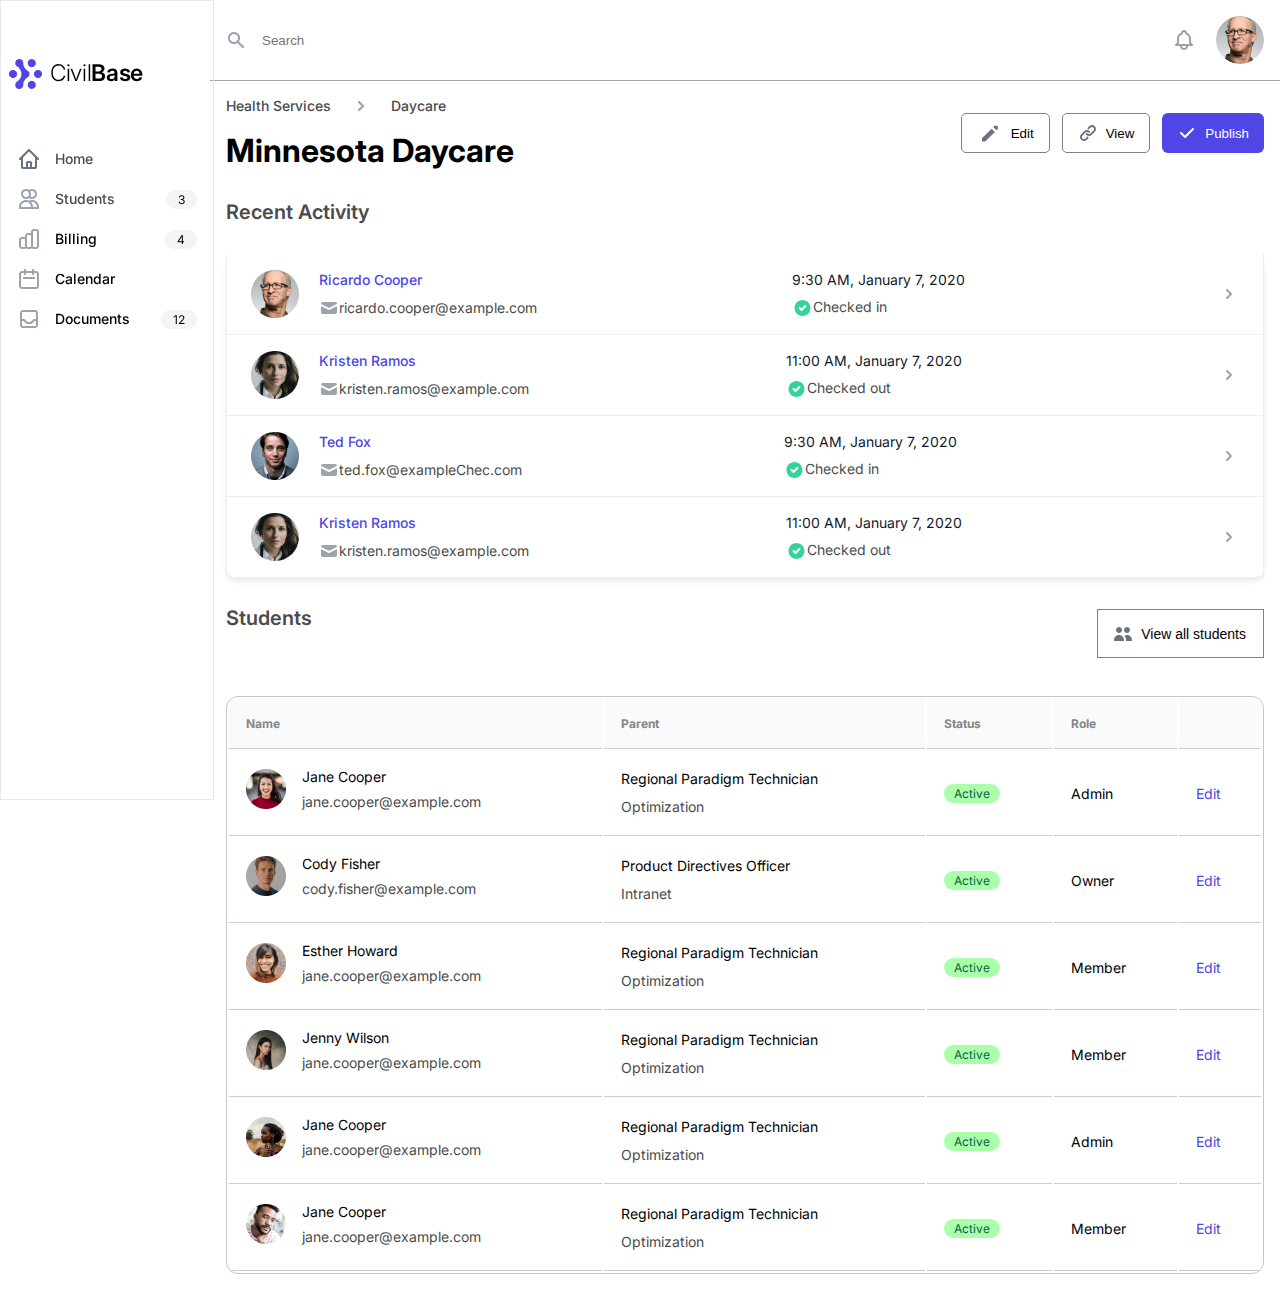
==== global.html @ 0445ee38 "first" ====
<!DOCTYPE html>
<html lang="en">
  <head>
    <meta charset="UTF-8" />
    <meta http-equiv="X-UA-Compatible" content="IE=edge" />
    <meta name="viewport" content="width=device-width, initial-scale=1.0" />
    <title>home</title>
    <!-- link -->
    <link rel="stylesheet" href="/style.css" />
  </head>
  <body>
    <div class="container">
      <div class="sidebar">
        <div class="mark">
          <img src="/img/Mark.png" alt="alt" class="alt" />
          <span class="bas"><span class="span">Civil</span>Base</span>
        </div>

        <div class="home">
          <img src="/img/Home.png" alt="alt" class="homes" />
          <a href="./global.html"class="inter">Home</a>
        </div>
        <div class="home">
          <img src="/img/Users.png" alt="alt" class="homes" />
          <a href="./index.html" class="inter">Students</a>
          <div class="border-numb">
            <span class="number">3</span>
          </div>
        </div>
        <div class="home">
          <img src="/img/Chart bar.png" alt="alt" class="homes" />
          <span class="inter">Billing</span>
          <div class="border-numb">
            <span class="numbers">4</span>
          </div>
        </div>
        <div class="home">
          <img src="/img/Calendar.png" alt="alt" class="homes" />
          <span class="inter">Calendar</span>
        </div>
        <div class="home">
          <img src="/img/Inbox.png" alt="alt" class="homes" />
          <span class="inter">Documents</span>
          <div class="border-numb">
            <span class="number-span">12</span>
          </div>
        </div>
      </div>
      <!-- contacts -->

      <div class="w-fulldq">
        <div class="w-full p-4" style="box-shadow: 0 1px #a6a6a6">
          <div class="d-flex justfy-beetwen w-full">
            <!-- item-1 -->
            <form class="Search d-flex align-center gap-4">
              <img src="./img/Search.png" alt="" />
              <input type="text" name="Search" id="" placeholder="Search" />
            </form>
            <!-- item-2 -->
            <div class="d-flex align-center gap-4 ton">
              <img src="./img/Icon button.png" alt="" />
              <img src="./img/Avatar3.png" alt="" class="ava" />
            </div>
          </div>
        </div>
        <div class="main">
          <!-- Minnesota Daycare -->
          <div class="bozorov">
            <div class="day">
              <div class="services">
                <a href="#"> Health Services </a>
                <img src="/img/Chevron right.png" alt="" />
                <a href="#">Daycare</a>
              </div>
              <h1 class="minister">Minnesota Daycare</h1>
            
            </div>

            <!-- button -->
            <div class="btn">
              <button type="button" class="button">
                <svg
                  width="26"
                  height="23"
                  viewBox="0 0 20 20"
                  fill="none"
                  xmlns="http://www.w3.org/2000/svg"
                >
                  <path
                    d="M13.5858 3.58579C14.3668 2.80474 15.6332 2.80474 16.4142 3.58579C17.1953 4.36683 17.1953 5.63316 16.4142 6.41421L15.6213 7.20711L12.7929 4.37868L13.5858 3.58579Z"
                    fill="#6B7280"
                  />
                  <path
                    d="M11.3787 5.79289L3 14.1716V17H5.82842L14.2071 8.62132L11.3787 5.79289Z"
                    fill="#6B7280"
                  />
                </svg>
                <span class="edit">Edit</span>
              </button>

              <button type="button" class="button">
                <svg
                  width="20"
                  height="20"
                  viewBox="0 0 20 20"
                  fill="none"
                  xmlns="http://www.w3.org/2000/svg"
                >
                  <path
                    d="M12.5858 4.58579C13.3668 3.80474 14.6331 3.80474 15.4142 4.58579C16.1952 5.36683 16.1952 6.63316 15.4142 7.41421L12.4142 10.4142C11.6331 11.1953 10.3668 11.1953 9.58577 10.4142C9.19524 10.0237 8.56208 10.0237 8.17156 10.4142C7.78103 10.8047 7.78103 11.4379 8.17156 11.8284C9.73365 13.3905 12.2663 13.3905 13.8284 11.8284L16.8284 8.82843C18.3905 7.26633 18.3905 4.73367 16.8284 3.17157C15.2663 1.60948 12.7337 1.60948 11.1716 3.17157L9.67156 4.67157C9.28103 5.0621 9.28103 5.69526 9.67156 6.08579C10.0621 6.47631 10.6952 6.47631 11.0858 6.08579L12.5858 4.58579Z"
                    fill="#6B7280"
                  />
                  <path
                    d="M7.58579 9.58579C8.36683 8.80474 9.63316 8.80474 10.4142 9.58579C10.8047 9.97631 11.4379 9.97631 11.8284 9.58579C12.219 9.19526 12.219 8.5621 11.8284 8.17157C10.2663 6.60948 7.73367 6.60948 6.17157 8.17157L3.17157 11.1716C1.60948 12.7337 1.60948 15.2663 3.17157 16.8284C4.73367 18.3905 7.26633 18.3905 8.82843 16.8284L10.3284 15.3284C10.719 14.9379 10.719 14.3047 10.3284 13.9142C9.9379 13.5237 9.30474 13.5237 8.91421 13.9142L7.41421 15.4142C6.63316 16.1953 5.36684 16.1953 4.58579 15.4142C3.80474 14.6332 3.80474 13.3668 4.58579 12.5858L7.58579 9.58579Z"
                    fill="#6B7280"
                  />
                </svg>

                <span class="edit">View</span>
              </button>

              <button type="button" class="button3">
                <svg
                  width="20"
                  height="20"
                  viewBox="0 0 20 20"
                  fill="none"
                  xmlns="http://www.w3.org/2000/svg"
                >
                  <path
                    fill-rule="evenodd"
                    clip-rule="evenodd"
                    d="M16.7071 5.29289C17.0976 5.68342 17.0976 6.31658 16.7071 6.70711L8.70711 14.7071C8.31658 15.0976 7.68342 15.0976 7.29289 14.7071L3.29289 10.7071C2.90237 10.3166 2.90237 9.68342 3.29289 9.29289C3.68342 8.90237 4.31658 8.90237 4.70711 9.29289L8 12.5858L15.2929 5.29289C15.6834 4.90237 16.3166 4.90237 16.7071 5.29289Z"
                    fill="white"
                  />
                </svg>
                <span class="edit">Publish</span>
              </button>
            </div>
          </div>

          <h2 class="Activity">Recent Activity</h2>
          <!-- jadvallar -->
          <div class="odiljon">
            <div class="contact">
              <div class="contact3">
                <div class="cardo">
                  <img src="/img/Avatar3.png" alt="alt" class="avatar" />
                  <div class="fero">
                    <p class="Cooper">Ricardo Cooper</p>
                    <a href="#" class="a d-flex email">
                      <img
                        src="/img/Mail.png"
                        alt="alt"
                      />ricardo.cooper@example.com</a
                    >
                  </div>
                </div>
                <div class="red">
                  <p class="em">9:30 AM, January 7, 2020</p>
                  <a href="#" class="a d-flex check"
                    ><img src="/img/Check circle.svg" alt="alt" />Checked in</a
                  >
                </div>
                <img src="/img/Chevron right.svg" alt="alt" class="right"/>
              </div>
            </div>

            <div class="contact">
              <div class="contact3">
                <div class="cardo">
                  <img src="/img/Avatar.png" alt="alt" class="avatar" />
                  <div class="fero">
                    <p class="Cooper">Kristen Ramos</p>
                    <a href="#" class="a d-flex email">
                      <img
                        src="/img/Mail.png"
                        alt="alt"
                      />kristen.ramos@example.com</a
                    >
                  </div>
                </div>
                <div class="red">
                  <p class="em">11:00 AM, January 7, 2020</p>
                  <a href="#" class="a d-flex check"
                    ><img src="/img/Check circle.svg" alt="alt" />Checked out</a
                  >
                </div>
                <img src="/img/Chevron right.svg" alt="" class="right" />
              </div>
            </div>

            <div class="contact">
              <div class="contact3">
                <div class="cardo">
                  <img src="/img/Avatar1.png" alt="alt" class="avatar" />
                  <div class="fero">
                    <p class="Cooper">Ted Fox</p>
                    <a href="#" class="a d-flex email">
                      <img
                        src="/img/Mail.png"
                        alt="alt"
                      />ted.fox@exampleChec.com</a
                    >
                  </div>
                </div>
                <div class="red">
                  <p class="em">9:30 AM, January 7, 2020</p>
                  <a href="#" class="a d-flex check"
                    ><img src="/img/Check circle.svg" alt="alt" />Checked in</a
                  >
                </div>
                <img src="/img/Chevron right.svg" alt="" class="right"/>
              </div>
            </div>

            <div class="contac1">
              <div class="contact3">
                <div class="cardo">
                  <img src="/img/Avatar.png" alt="alt" class="avatar" />
                  <div class="fero">
                    <p class="Cooper">Kristen Ramos</p>
                    <a href="#" class="a d-flex email">
                      <img
                        src="/img/Mail.png"
                        alt="alt"
                      />kristen.ramos@example.com</a
                    >
                  </div>
                </div>
                <div class="red">
                  <p class="em">11:00 AM, January 7, 2020</p>
                  <a href="#" class="a d-flex check"
                    ><img src="/img/Check circle.svg" alt="alt" />Checked out</a
                  >
                </div>
                <img src="/img/Chevron right.svg" alt="" class="right"/>
              </div>
            </div>
          </div>

          <!-- student -->
          <div class="view">
            <div class="bleck">
              <h1 class="start">Students</h1>
            </div>
            <div class="letr">
              <button class="letr1">
                <svg
                  width="20"
                  height="20"
                  viewBox="0 0 20 20"
                  fill="none"
                  xmlns="http://www.w3.org/2000/svg"
                >
                  <path
                    d="M9 6C9 7.65685 7.65685 9 6 9C4.34315 9 3 7.65685 3 6C3 4.34315 4.34315 3 6 3C7.65685 3 9 4.34315 9 6Z"
                    fill="#6B7280"
                  />
                  <path
                    d="M17 6C17 7.65685 15.6569 9 14 9C12.3431 9 11 7.65685 11 6C11 4.34315 12.3431 3 14 3C15.6569 3 17 4.34315 17 6Z"
                    fill="#6B7280"
                  />
                  <path
                    d="M12.9291 17C12.9758 16.6734 13 16.3395 13 16C13 14.3648 12.4393 12.8606 11.4998 11.6691C12.2352 11.2435 13.0892 11 14 11C16.7614 11 19 13.2386 19 16V17H12.9291Z"
                    fill="#6B7280"
                  />
                  <path
                    d="M6 11C8.76142 11 11 13.2386 11 16V17H1V16C1 13.2386 3.23858 11 6 11Z"
                    fill="#6B7280"
                  />
                </svg>
                <span class="teros">View all students</span>
              </button>
            </div>
          </div>

          <!-- jadvallar -->
         <div class="group">
            <table>
                <thead>
                    <tr class="parent">
                        <th>Name</th>
                        <th>Parent</th>
                        <th>Status</th>
                        <th>Role</th>
                        <th></th>
                    </tr>
                </thead>
                <tbody>
                    <tr>
                        <td>
                            <div class="umer">
                                <img src="img2/Avatar.png" alt="logo">
                                <div class="paragrif">
                                    <span>Jane Cooper</span>
                                    <a href="#" class="a">
                                        jane.cooper@example.com
                                    </a>
                                </div>
                            </div>
                        </td>
                        <td>
                            <div class="paragrif">
                                <span class="clan">Regional Paradigm Technician</span>
                                <a href="#" class="a clan">Optimization</a>
                            </div>
                        </td>
                        <td>
                            <span class="bakground">Active</span>
                        </td>
                        <td class="a">Admin</td>
                        <td>
                            <a href="#" class="good">Edit</a>
                        </td>
                    </tr>
                    <tr>
                        <td>
                            <div class="umer">
                                <img src="/img2/p1.png" alt="logo">
                                <div class="paragrif">
                                    <span>Cody Fisher</span>
                                    <a href="#" class="a">
                                        cody.fisher@example.com
                                    </a>
                                </div>
                            </div>
                        </td>
                        <td>
                            <div class="paragrif">
                                <span class="clan">Product Directives Officer</span>
                                <a href="#" class="a clan">Intranet</a>
                            </div>
                        </td>
                        <td>
                            <span class="bakground">Active</span>
                        </td>
                        <td class="a">Owner</td>
                        <td>
                            <a href="#" class="good">Edit</a>
                        </td>
                    </tr>
                    <tr>
                        <td>
                            <div class="umer">
                                <img src="/img2/p2.png" alt="logo">
                                <div class="paragrif">
                                    <span>Esther Howard</span>
                                    <a href="#" class="a">
                                        jane.cooper@example.com
                                    </a>
                                </div>
                            </div>
                        </td>
                        <td>
                            <div class="paragrif">
                                <span class="clan">Regional Paradigm Technician</span>
                                <a href="#" class="a clan"  >Optimization</a>
                            </div>
                        </td>
                        <td>
                            <span class="bakground">Active</span>
                        </td>
                        <td class="a">Member</td>
                        <td>
                            <a href="#" class="good">Edit</a>
                        </td>
                    </tr>


                        <tr>
                        <td>
                            <div class="umer">
                                <img src="/img2/p3.png" alt="logo">
                                <div class="paragrif">
                                    <span>Jenny Wilson</span>
                                    <a href="#" class="a">
                                        jane.cooper@example.com
                                    </a>
                                </div>
                            </div>
                        </td>
                        <td>
                            <div class="paragrif">
                                <span class="clan">Regional Paradigm Technician</span>
                                <a href="#" class="a clan">Optimization</a>
                            </div>
                        </td>
                        <td>
                            <span class="bakground">Active</span>
                        </td>
                        <td class="a">Member</td>
                        <td>
                            <a href="#" class="good">Edit</a>
                        </td>
                    </tr>

                    <tr>
                        <td>
                            <div class="umer">
                                <img src="/img2/p4.png" alt="logo">
                                <div class="paragrif">
                                    <span>Jane Cooper</span>
                                    <a href="#" class="a">
                                        jane.cooper@example.com
                                    </a>
                                </div>
                            </div>
                        </td>
                        <td>
                            <div class="paragrif">
                                <span class="clan">Regional Paradigm Technician</span>
                                <a href="#" class="a clan">Optimization</a>
                            </div>
                        </td>
                        <td>
                            <span class="bakground">Active</span>
                        </td>
                        <td class="a">Admin</td>
                        <td>
                            <a href="#" class="good">Edit</a>
                        </td>
                    </tr>

                    <tr class="tr">
                        <td>
                            <div class="umer">
                                <img src="/img2/p5.png" alt="logo">
                                <div class="paragrif">
                                    <span>Jane Cooper</span>
                                    <a href="#" class="a">
                                        jane.cooper@example.com
                                    </a>
                                </div>
                            </div>
                        </td>
                        <td>
                            <div class="paragrif">
                                <span class="clan">Regional Paradigm Technician</span>
                                <a href="#" class="a clan">Optimization</a>
                            </div>
                        </td>
                        <td>
                            <span class="bakground">Active</span>
                        </td>
                        <td class="a">Member</td>
                        <td>
                            <a href="#" class="good">Edit</a>
                        </td>
                    </tr>
                </tbody>
              </div>
          </div>
        </div>
      </div>
    </div>
  </body>
</html>
---- style.css ----
@import url("https://fonts.googleapis.com/css2?family=Inter:wght@400;500;600;700&display=swap");
* {
  margin: 0;
  padding: 0;
  box-sizing: border-box;
}

body {
  font-family: "Inter";
}

.container {
  margin: 0 auto;
  display: flex;
  position: relative;
  align-items: start;
}

.bas {
  color: #000;
  font-style: normal;
  font-weight: 600;
  line-height: normal;
  letter-spacing: -0.345px;
  font-size: 23px;
}

.mark {
  display: flex;
  gap: 8px;
  padding: 50px 0;
  font-size: 23px;
}

.span {
  font-weight: 300;
}

.home {
  display: flex;
  padding: 8px 8px;
  align-items: center;
  gap: 14px;
  border-radius: 8px;
  max-width: 240px;
}

.homes {
  width: 24px;
  height: 24px;
}

.home:hover {
  background: var(--gray-100, #e6e6e9);
  transition: 0.5s;
}

.inter {
  font-size: 14px;
  font-weight: 500;
  line-height: 20px;
}

.clan {
  display: grid;
  grid-row-gap: 89px;
  font-size: 14px;
  font-weight: 400;
  line-height: 20px;
}

.sidebar {
  position: fixed;
  border: 1px solid #e5e7eb;
  padding: 8px;
  height: 800px;
}

.alt {
  width: 33px;
  height: 30px;
}

.right {
  width: 20px;
  height: 20px;
}

.number {
  border-radius: 10px;
  background: var(--gray-100, #f3f4f6);
  display: flex;
  padding: 2px 12px;
  flex-direction: column;
  justify-content: center;
  align-items: center;
  font-size: 12px;
}

.a {
  font-size: 14px;
}

.border-numb {
  margin-left: auto;
}

.numbers {
  display: flex;
  padding: 2px 12px;
  flex-direction: column;
  justify-content: center;
  align-items: center;
  background-color: #f3f4f6;
  border-radius: 10px;
  margin-left: 54px;
  font-size: 12px;
}

.number-span {
  display: flex;
  padding: 2px 12px;
  flex-direction: column;
  justify-content: center;
  align-items: center;
  background-color: #f3f4f6;
  border-radius: 10px;
  font-size: 12px;
}
tbody {
  white-space: nowrap;
}

/* glabal */
.d-flex {
  display: flex;
}
.justfy-beetwen {
  justify-content: space-between;
}
.align-center {
  align-items: center;
}
.gap-4 {
  gap: 16px;
}
.w-fulldq {
  width: 100%;
  margin-left: 210px;
}
.main {
  padding: 16px;
}
input {
  outline: none;
  border: none;
  width: 100%;
}

.p-4 {
  padding: 16px;
}

.services {
  font-size: 14px;
  font-style: normal;
  font-weight: 500;
  line-height: 20px;
  display: flex;
  justify-content: flex-start;
  gap: 20px;
}

a {
  text-decoration: none;
  color: #4b4b4b;
}

.ning {
  font-size: 14px;
}

.car {
  font-size: 20px;
  font-weight: 700;
  line-height: 36px;
}

.bozorov {
  display: flex;
  align-items: center;
  justify-content: space-between;
  margin-bottom: 32px;
}
.Activity {
  color: #4b4b4b;
  font-size: 20px;
  font-family: Inter;
  font-style: normal;
  font-weight: 600;
  line-height: 20px;
  margin-bottom: 32px;
  margin-top: 30px;
}

.iconber {
  margin-left: auto;
}

.day {
  display: grid;
  grid-row-gap: 15px;
}

.edit {
  display: flex;
  justify-content: center;
  align-items: center;
  gap: 1px;
}

.ava {
  width: 48px;
  height: 48px;
  border-radius: 50%;
  object-fit: cover;
}

.ton {
  margin-left: -23px;
}

.button {
  display: flex;
  justify-content: center;
  align-items: center;
  text-align: center;
  border-radius: 5px;
  gap: 8px;
  background: none;
  border: solid 0.3px gray;
  padding: 7px 15px;
}

.btn {
  display: flex;
  gap: 12px;
  justify-content: flex-end;
}

.button3 {
  display: flex;
  justify-content: center;
  align-items: center;
  text-align: center;
  padding: 10px 15px;
  border: none;
  border-radius: 6px;
  background: var(--indigo-600, #4f46e5);
  color: #fff;
  gap: 8px;
}

.item {
  font-size: 20px;
  line-height: 20px;
  font-weight: 600;
  width: 284px;
  height: 20px;
}

.odiljon {
  border-radius: 12px;
  box-shadow: 0 4px 6px -1px rgb(0 0 0 / 0.1);
}
.contact {
  border-bottom: 1px solid #c8c8ca;
  width: 100%;
  border: none;
}
.contact3 {
  display: flex;
  align-items: center;
  justify-content: space-between;
  padding: 16px 24px;
  border: 1px solid rgb(240, 237, 237);
  border-top: none;
}

.contact5 {
  display: flex;
  align-items: center;
  justify-content: space-between;
  padding-top: 50px;
}

.Cooper {
  color: var(--indigo-600, #4f46e5);
  font-size: 14px;
  font-style: normal;
  font-weight: 500;
  line-height: 20px;
  margin-bottom: 8px;
}
.cardo {
  display: flex;
  align-items: center;
  font-size: 14px;
  font-style: normal;
  font-weight: 400;
  line-height: 20px;
  gap: 20px;
}

.avatar {
  width: 48px;
  height: 48px;
}

.red {
  display: flex;
  flex-direction: column;
  display: grid;
  grid-row-gap: 8px;
}

.start {
  color: #4b4b4b;
  font-size: 20px;
  font-style: normal;
  font-weight: 600;
  line-height: 20px;
  padding: 30px 0;
}

.paragrif {
  display: grid;
  grid-row-gap: 8px;
}

.em {
  color: var(--gray-900, #111827);
  font-size: 14px;
  font-style: normal;
  font-weight: 400;
  line-height: 20px;
}

.btn2 {
  text-align: center;
  border-radius: 5px;
  gap: 2px;
  background: none;
  border: solid 0.3px gray;
  padding: 12px 10px;
  margin-top: -52px;
  font-size: 14px;
  background-color: #4f46e5;
  color: white;
}

.letr {
  display: flex;
  justify-content: flex-end;
}

.letr1 {
  display: inline-flex;
  padding: 9px 17px 9px 15px;
  justify-content: center;
  align-items: center;
  background: none;
  border: solid 1.2px gray;
  gap: 8px;
  margin-top: -49px;
}

.teros {
  font-size: 14px;
  font-style: normal;
  font-weight: 500;
  line-height: 20px;
}

.btn12 {
  text-align: center;
  border-radius: 5px;
  font-size: 14px;
  gap: 12px;
  background: none;
  border: solid 0.3px gray;
  padding: 13px 10px;
  margin-top: -52px;
}

.btn3 {
  display: flex;
  justify-content: flex-end;
  margin-bottom: 54px 0px;
}

.btn4 {
  display: flex;
  justify-content: flex-end;
  padding-left: 12px;
  padding-right: 149px;
  font-size: 14px;
  padding-top: 0px;
}

/* Responsiv */

@media screen and (max-width: 1200px) {
  .sidebar {
    display: none;
  }
  .w-fulldq {
    margin-left: -1px;
  }
}

@media screen and (max-width: 700px) {
  .btn {
    display: none;
  }
}

@media screen and (max-width: 600px) {
  .contact3 {
    display: flex;
    flex-direction: column;
    text-align: center;
  }

  .avatar {
    padding-left: -30px;
  }

  .red {
    display: flex;
    align-items: center;
    justify-content: center;
    text-align: center;
    color: var(--gray-900, #111827);
    font-size: 14px;
    font-style: normal;
    font-weight: 400;
    line-height: 20px;
  }
}

@media screen and (max-width: 500px) {
  .red {
    display: none;
  }

  .email {
    font-size: 12px;
  }

  .Cooper {
    font-size: 12px;
  }
}

/* jadvallar */

th,
td {
  border-bottom: 0.5px solid rgb(213, 202, 202);
  padding: 17px;
  font-size: 12px;
}

.umer {
  display: flex;
  align-items: center;
  gap: 16px;
  margin-bottom: 8px;
}
table {
  width: 100%;
}
tr {
  border: 0.2px solid rgb(213, 202, 202);
  border-top-left-radius: 15px;
}
th,
td {
  border-bottom: 0.5px solid rgb(213, 202, 202);
  padding: 17px;
  font-size: 12px;
}
.tr {
  border-bottom: none;
}
thead {
  text-align: left;
}

.paragrif {
  display: flex;
  flex-direction: column;
  font-size: 14px;
}

.group {
  overflow: hidden;
  margin-top: 38px;
  border: 0.5px solid rgb(198, 198, 198);
  border-radius: 12px;
}

.good {
  text-decoration: none;
  color: var(--indigo-600, #4f46e5);
  font-size: 14px;
}

.class {
  width: 43px;
  height: 41px;
}

.all {
  padding-top: 12px;
}

.bakground {
  background-color: rgb(170, 255, 170);
  color: #065f46;
  padding: 2px 10px;
  border-radius: 10px;
  font-size: 12px;
}

.parent {
  background: var(--gray-50, #f9fafb);
  color: #868686;
}

@media screen and (max-width: 1000px) {
  .group {
    overflow-x: auto;
  }
  .clan {
    font-size: 11px;
  }
}

/* Bills Due */
.due {
  display: flex;
  width: 64px;
  height: 58px;
  padding: 19px 22px;
  border-top-left-radius: 12px;
  border-bottom-left-radius: 12px;
  justify-content: center;
  align-items: center;
  background: var(--pink-600, #db2777);
}

.bills {
  display: flex;
  gap: 16px;
  border: 1px solid #c8cacc;
  border-radius: 12px;
  border-bottom-left-radius: 12px;
}

.html {
  color: #111827;
  font-size: 14px;
  font-weight: 700;
  line-height: 20px;
}

.adu {
  width: 100%;
  display: flex;
  align-items: center;
  justify-content: space-between;
}
.dolar-6 {
  padding-right: 20px;
}

.bleck {
  display: grid;
  grid-template-columns: repeat(4, 1fr);
  gap: 24px;
}

.bleck {
  overflow-x: auto;
}

.dues {
  background-color: #7c3aed;
  display: flex;
  width: 64px;
  height: 58px;
  padding: 19px 22px;
  border-top-left-radius: 12px;
  border-bottom-left-radius: 12px;
  justify-content: center;
  align-items: center;
}

.duee {
  background-color: #f59e0b;
  display: flex;
  width: 64px;
  height: 58px;
  padding: 19px 22px;
  border-top-left-radius: 12px;
  border-bottom-left-radius: 12px;
  justify-content: center;
  align-items: center;
}

.dued {
  background-color: #10b981;
  display: flex;
  width: 64px;
  height: 58px;
  padding: 19px 22px;
  border-top-left-radius: 12px;
  border-bottom-left-radius: 12px;
  justify-content: center;
  align-items: center;
}

.dolars {
  padding-right: 20px;
}

@media screen and (max-width: 419px) {
  .view {
    display: flex;
    flex-direction: column;
    display: grid;
    grid-row-gap: 50px;
  }
  .start {
    text-align: center;
  }

  .btn2 {
    display: flex;
    justify-content: center;
    align-items: center;
  }
}
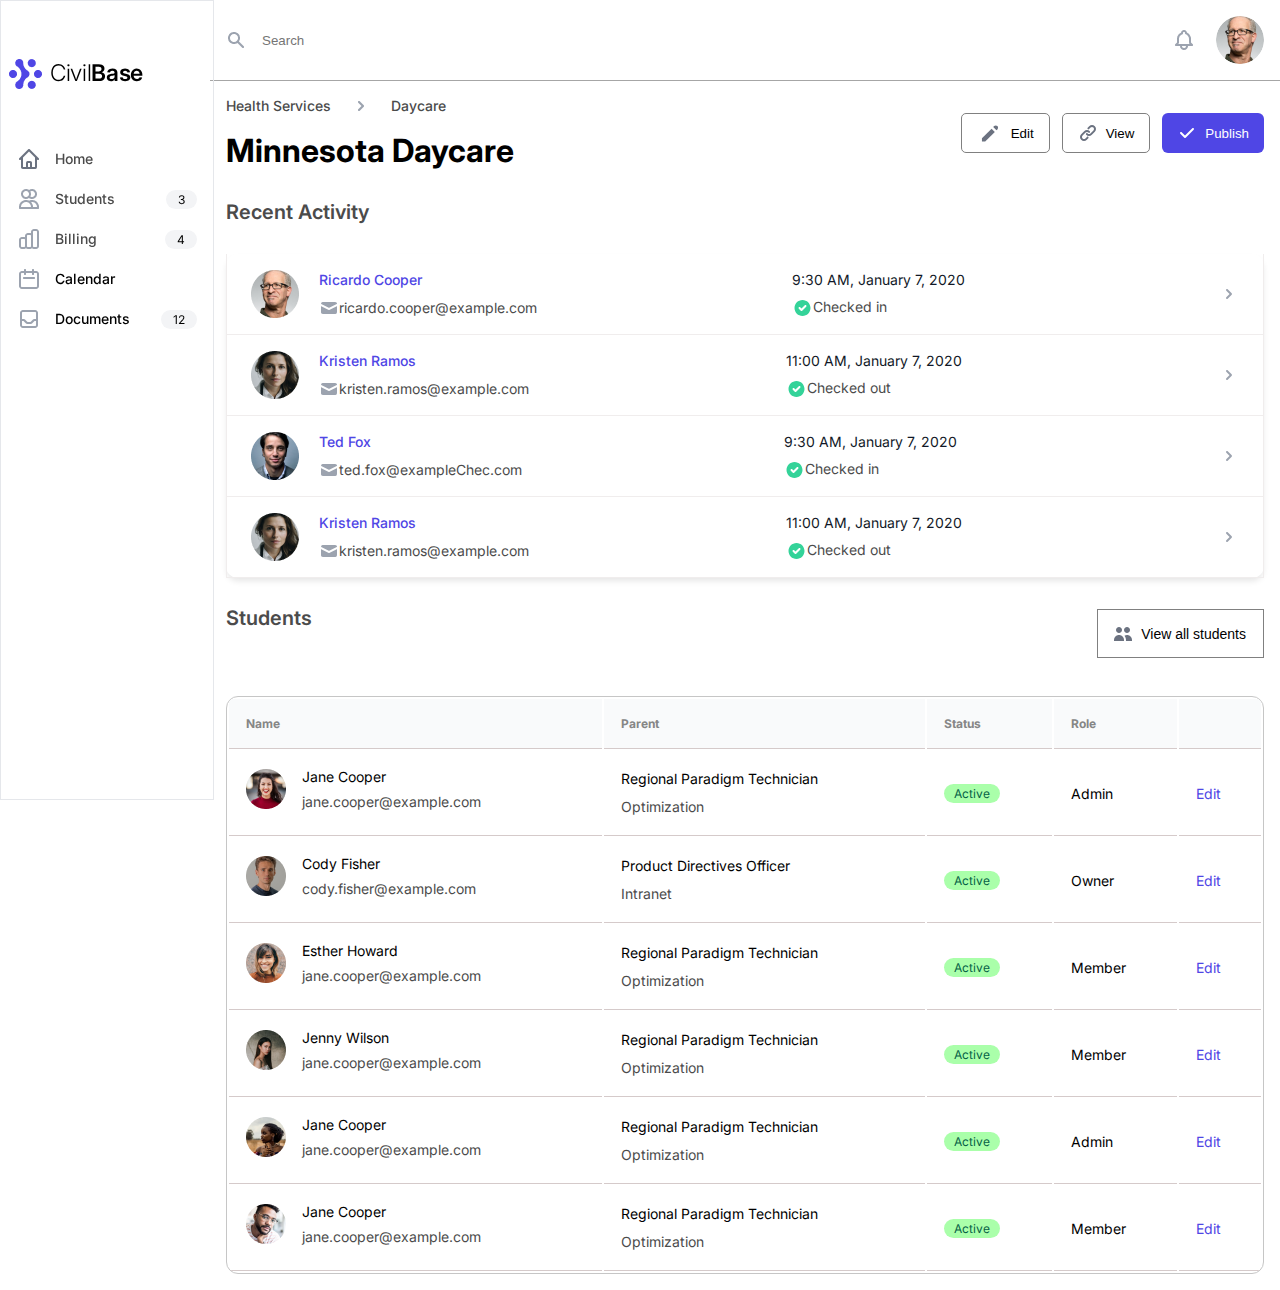
==== commit 5bb2a623: "first" ====
--- a/global.html
+++ b/global.html
@@ -29,7 +29,7 @@
         </div>
         <div class="home">
           <img src="/img/Chart bar.png" alt="alt" class="homes" />
-          <span class="inter">Billing</span>
+          <a href="/ilim.html" class="inter">Billing</a>
           <div class="border-numb">
             <span class="numbers">4</span>
           </div>
